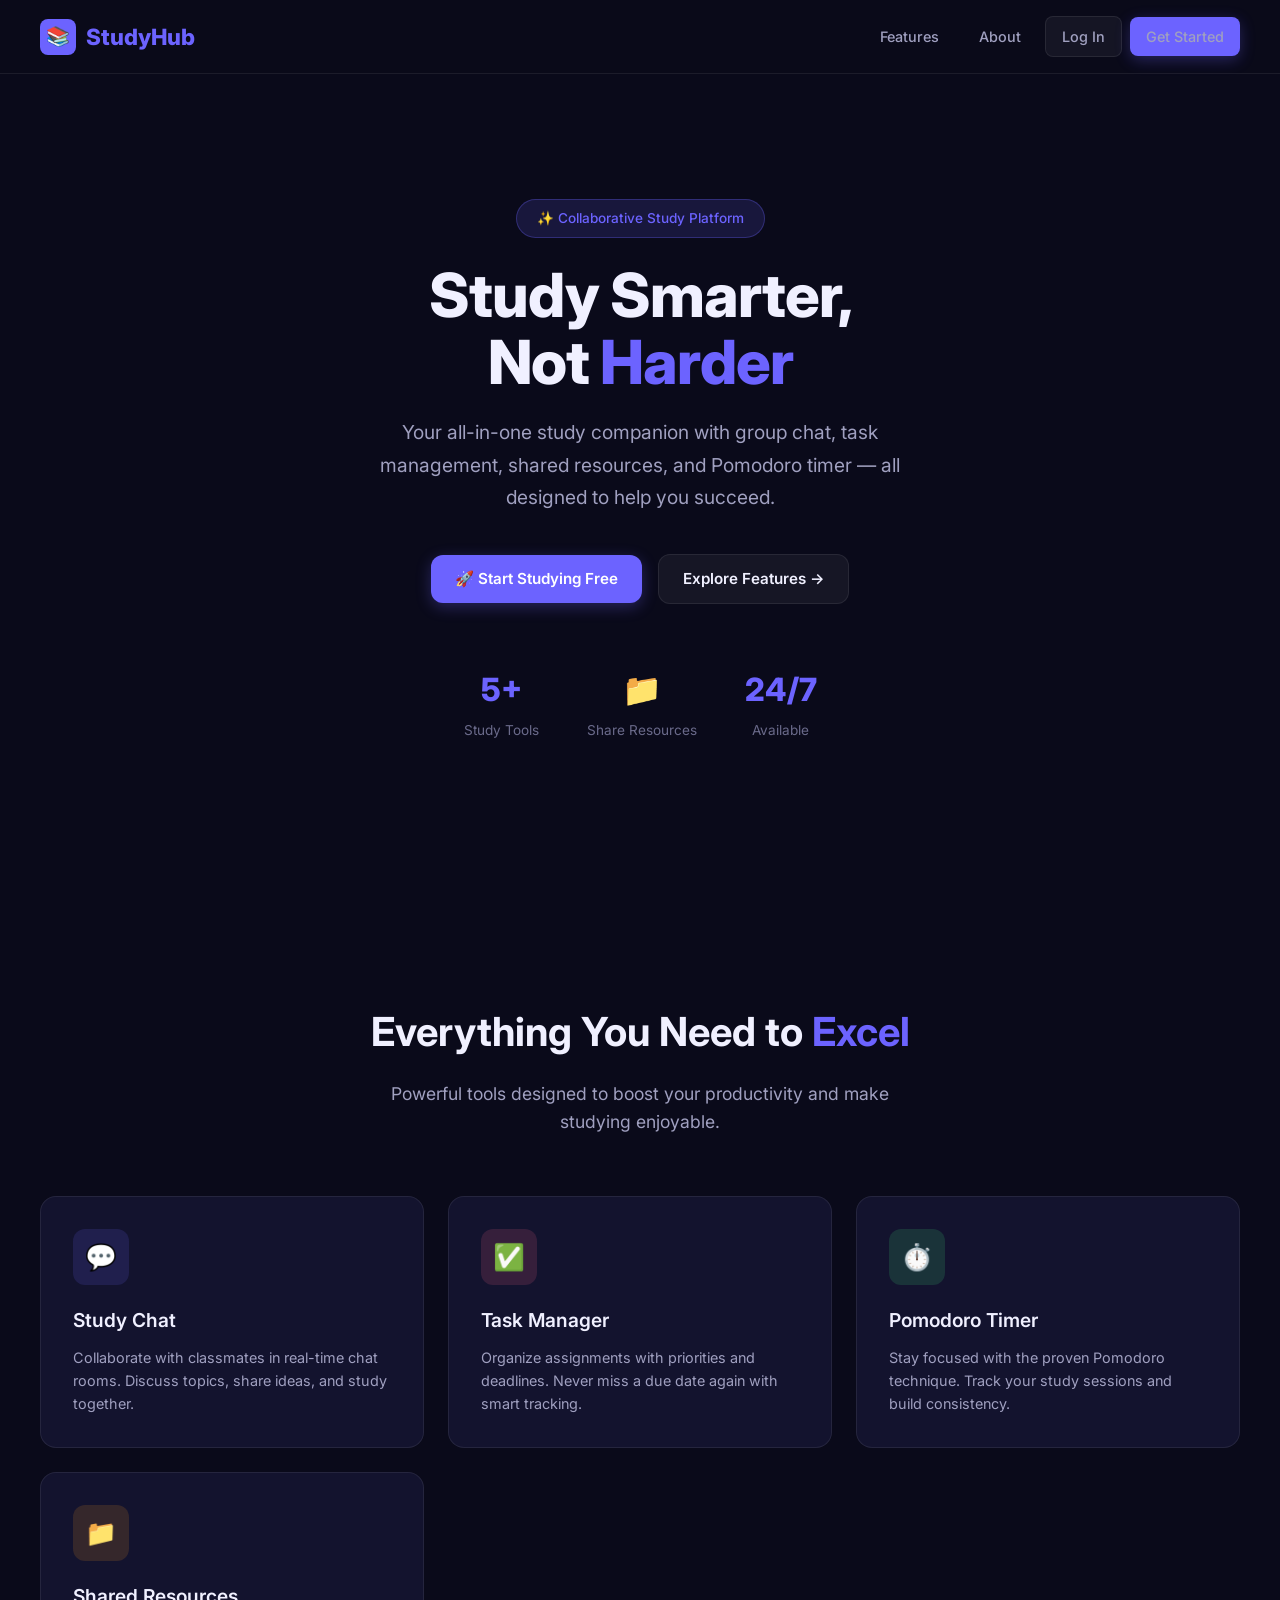
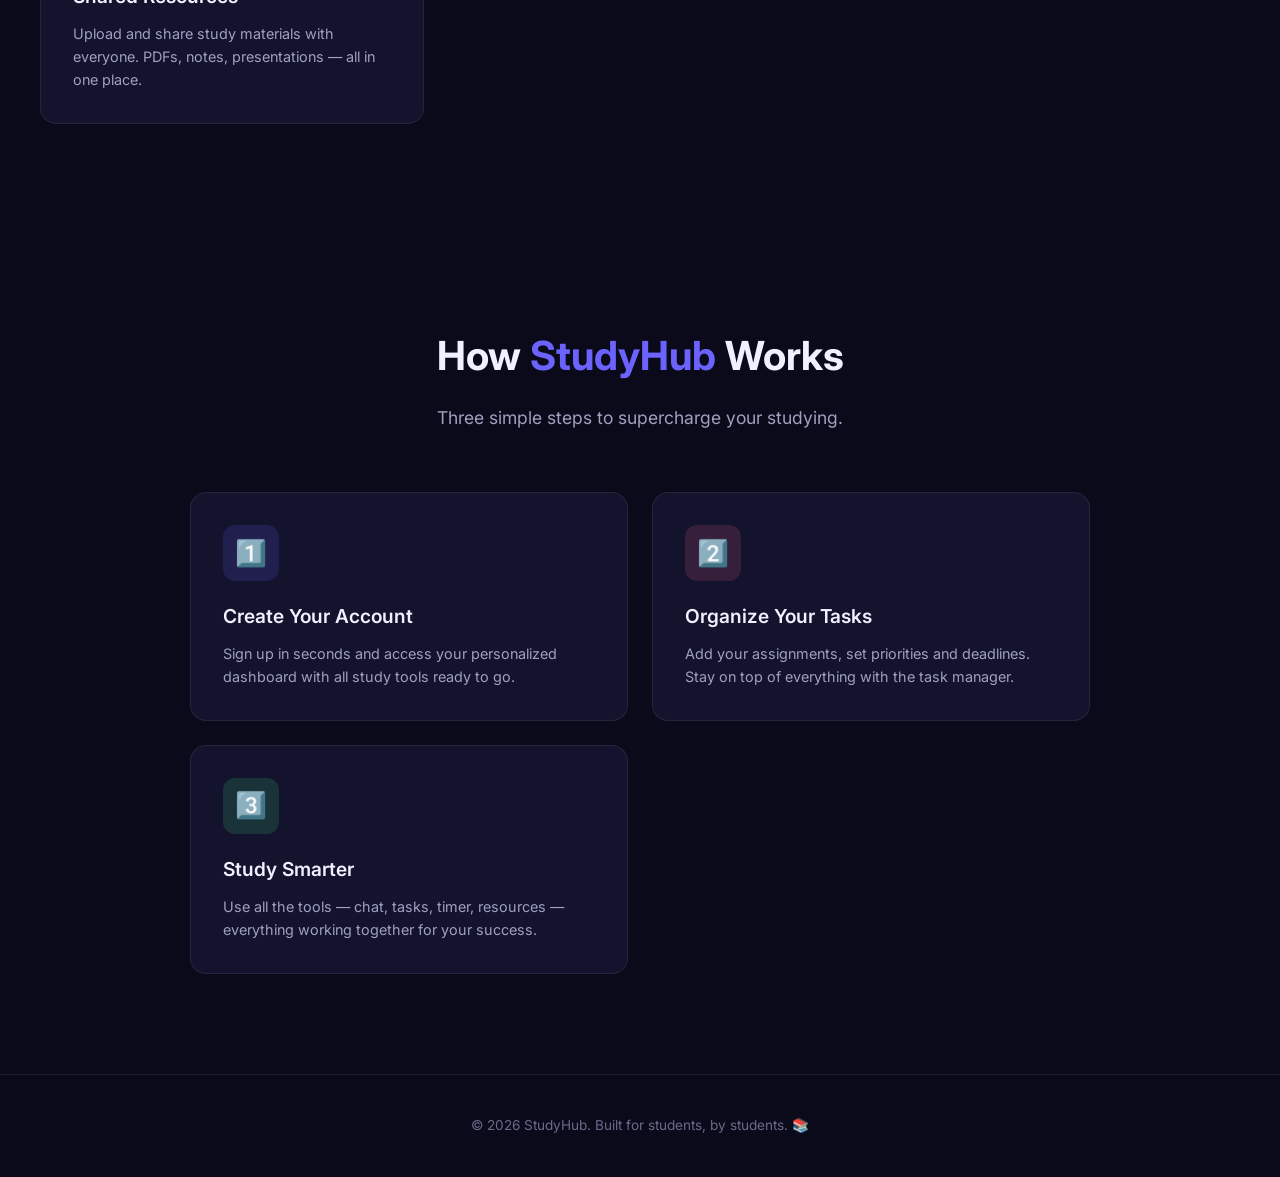
==== frontend/index.html @ 6414d4c4 "Initial commit of StudyHub php/jquery version" ====
<!DOCTYPE html>
<html lang="en">
<head>
    <meta charset="UTF-8">
    <meta name="viewport" content="width=device-width, initial-scale=1.0">
    <meta name="description" content="StudyHub - Your collaborative study platform. Manage tasks, chat with peers, and share resources.">
    <title>StudyHub – Collaborative Study Platform</title>
    <link rel="stylesheet" href="style.css">
    <link rel="icon" href="data:image/svg+xml,<svg xmlns='http://www.w3.org/2000/svg' viewBox='0 0 100 100'><text y='.9em' font-size='90'>📚</text></svg>">
</head>
<body>

    <!-- Navigation -->
    <nav class="navbar" id="navbar">
        <a href="index.html" class="nav-logo">
            <div class="nav-logo-icon">📚</div>
            <span>StudyHub</span>
        </a>
        <ul class="nav-links">
            <li><a href="#features">Features</a></li>
            <li><a href="#about">About</a></li>
            <li><a href="login.html" class="btn btn-secondary btn-sm">Log In</a></li>
            <li><a href="login.html#signup" class="btn btn-primary btn-sm">Get Started</a></li>
        </ul>
    </nav>

    <!-- Hero Section -->
    <section class="hero" id="hero">
        <div class="hero-content">
            <div class="hero-badge">
                ✨ Collaborative Study Platform
            </div>
            <h1>
                Study Smarter,<br>
                Not <span class="highlight">Harder</span>
            </h1>
            <p>
                Your all-in-one study companion with group chat, task management,
                shared resources, and Pomodoro timer — all designed to help you succeed.
            </p>
            <div class="hero-buttons">
                <a href="login.html#signup" class="btn btn-primary" id="hero-cta">
                    🚀 Start Studying Free
                </a>
                <a href="#features" class="btn btn-secondary" id="hero-features">
                    Explore Features →
                </a>
            </div>
            <div class="hero-stats">
                <div class="hero-stat">
                    <div class="hero-stat-number">5+</div>
                    <div class="hero-stat-label">Study Tools</div>
                </div>
                <div class="hero-stat">
                    <div class="hero-stat-number">📁</div>
                    <div class="hero-stat-label">Share Resources</div>
                </div>
                <div class="hero-stat">
                    <div class="hero-stat-number">24/7</div>
                    <div class="hero-stat-label">Available</div>
                </div>
            </div>
        </div>
    </section>

    <!-- Features Section -->
    <section class="features" id="features">
        <div class="section-header">
            <h2>Everything You Need to <span class="highlight">Excel</span></h2>
            <p>Powerful tools designed to boost your productivity and make studying enjoyable.</p>
        </div>
        <div class="features-grid">
            <div class="feature-card" id="feature-chat">
                <div class="feature-icon purple">💬</div>
                <h3>Study Chat</h3>
                <p>Collaborate with classmates in real-time chat rooms. Discuss topics, share ideas, and study together.</p>
            </div>
            <div class="feature-card" id="feature-tasks">
                <div class="feature-icon pink">✅</div>
                <h3>Task Manager</h3>
                <p>Organize assignments with priorities and deadlines. Never miss a due date again with smart tracking.</p>
            </div>
            <div class="feature-card" id="feature-pomodoro">
                <div class="feature-icon green">⏱️</div>
                <h3>Pomodoro Timer</h3>
                <p>Stay focused with the proven Pomodoro technique. Track your study sessions and build consistency.</p>
            </div>
            <div class="feature-card" id="feature-resources">
                <div class="feature-icon orange">📁</div>
                <h3>Shared Resources</h3>
                <p>Upload and share study materials with everyone. PDFs, notes, presentations — all in one place.</p>
            </div>
        </div>
    </section>

    <!-- About Section -->
    <section class="features" id="about">
        <div class="section-header">
            <h2>How <span class="highlight">StudyHub</span> Works</h2>
            <p>Three simple steps to supercharge your studying.</p>
        </div>
        <div class="features-grid" style="max-width: 900px;">
            <div class="feature-card" id="step-1">
                <div class="feature-icon purple">1️⃣</div>
                <h3>Create Your Account</h3>
                <p>Sign up in seconds and access your personalized dashboard with all study tools ready to go.</p>
            </div>
            <div class="feature-card" id="step-2">
                <div class="feature-icon pink">2️⃣</div>
                <h3>Organize Your Tasks</h3>
                <p>Add your assignments, set priorities and deadlines. Stay on top of everything with the task manager.</p>
            </div>
            <div class="feature-card" id="step-3">
                <div class="feature-icon green">3️⃣</div>
                <h3>Study Smarter</h3>
                <p>Use all the tools — chat, tasks, timer, resources — everything working together for your success.</p>
            </div>
        </div>
    </section>

    <!-- Footer -->
    <footer class="footer">
        <p>© 2026 StudyHub. Built for students, by students. 📚</p>
    </footer>

    <script src="https://code.jquery.com/jquery-3.7.1.min.js"></script>
    <script>
        // Smooth scroll for anchor links
        $('a[href^="#"]').on('click', function(e) {
            e.preventDefault();
            var target = $($(this).attr('href'));
            if (target.length) target[0].scrollIntoView({ behavior: 'smooth' });
        });

        // Navbar background on scroll
        $(window).on('scroll', function() {
            if ($(window).scrollTop() > 50) {
                $('#navbar').css('background', 'rgba(10, 10, 26, 0.95)');
            } else {
                $('#navbar').css('background', 'rgba(10, 10, 26, 0.8)');
            }
        });

        // Redirect if already logged in
        if (localStorage.getItem('studyhub_token')) {
            $('.nav-links').html(
                '<li><a href="#features">Features</a></li>' +
                '<li><a href="dashboard.html" class="btn btn-primary btn-sm">📊 Dashboard</a></li>'
            );
        }
    </script>
</body>
</html>
---- frontend/style.css ----
/* ==========================================
   StudyHub CSS Styles
   Made by a student for students
   ========================================== */

/* bring in a nice font from google */
@import url('https://fonts.googleapis.com/css2?family=Inter:wght@300;400;500;600;700;800&display=swap');


/* ==========================================
   RESET - clear default browser styles
   ========================================== */

* {
    margin: 0;
    padding: 0;
    box-sizing: border-box;
}

html {
    scroll-behavior: smooth;
}

body {
    font-family: 'Inter', sans-serif;
    background-color: #0a0a1a;
    color: #f0f0ff;
    min-height: 100vh;
    line-height: 1.6;
}

a {
    text-decoration: none;
    color: inherit;
}

button {
    cursor: pointer;
    border: none;
    outline: none;
    font-family: 'Inter', sans-serif;
}

input {
    font-family: 'Inter', sans-serif;
    outline: none;
    border: none;
}

textarea {
    font-family: 'Inter', sans-serif;
    outline: none;
    border: none;
}

select {
    font-family: 'Inter', sans-serif;
    outline: none;
    border: none;
}


/* ==========================================
   SCROLLBAR - make it purple
   ========================================== */

::-webkit-scrollbar {
    width: 6px;
}

::-webkit-scrollbar-track {
    background: transparent;
}

::-webkit-scrollbar-thumb {
    background: #6C63FF;
    border-radius: 3px;
}


/* ==========================================
   ANIMATIONS - just a simple fade in
   ========================================== */

@keyframes fadeInUp {
    from {
        opacity: 0;
        transform: translateY(30px);
    }
    to {
        opacity: 1;
        transform: translateY(0);
    }
}

@keyframes fadeIn {
    from {
        opacity: 0;
    }
    to {
        opacity: 1;
    }
}

@keyframes spin {
    from {
        transform: rotate(0deg);
    }
    to {
        transform: rotate(360deg);
    }
}

@keyframes pulse {
    0% {
        opacity: 1;
    }
    50% {
        opacity: 0.5;
    }
    100% {
        opacity: 1;
    }
}


/* ==========================================
   GLASS CARD - used in many places
   ========================================== */

.glass {
    background-color: rgba(255, 255, 255, 0.05);
    border: 1px solid rgba(255, 255, 255, 0.08);
}

.card {
    background-color: rgba(25, 25, 60, 0.6);
    border: 1px solid rgba(255, 255, 255, 0.08);
    border-radius: 16px;
    box-shadow: 0 8px 32px rgba(0, 0, 0, 0.3);
}


/* ==========================================
   BUTTONS - all the different button styles
   ========================================== */

.btn {
    display: inline-flex;
    align-items: center;
    justify-content: center;
    gap: 8px;
    padding: 12px 24px;
    border-radius: 12px;
    font-weight: 600;
    font-size: 0.95rem;
    transition: all 0.3s ease;
}

/* primary button - purple */
.btn-primary {
    background-color: #6C63FF;
    color: white;
    box-shadow: 0 4px 15px rgba(108, 99, 255, 0.3);
}

.btn-primary:hover {
    transform: translateY(-2px);
    box-shadow: 0 6px 25px rgba(108, 99, 255, 0.5);
}

/* secondary button - transparent with border */
.btn-secondary {
    background-color: rgba(255, 255, 255, 0.05);
    border: 1px solid rgba(255, 255, 255, 0.08);
    color: #f0f0ff;
}

.btn-secondary:hover {
    background-color: rgba(255, 255, 255, 0.1);
    border-color: #6C63FF;
}

/* accent button - pinkish */
.btn-accent {
    background-color: #FF6584;
    color: white;
    box-shadow: 0 4px 15px rgba(255, 101, 132, 0.3);
}

.btn-accent:hover {
    transform: translateY(-2px);
    box-shadow: 0 6px 25px rgba(255, 101, 132, 0.5);
}

/* danger button - red */
.btn-danger {
    background-color: rgba(255, 70, 70, 0.2);
    border: 1px solid rgba(255, 70, 70, 0.3);
    color: #ff6666;
}

.btn-danger:hover {
    background-color: rgba(255, 70, 70, 0.3);
}

/* small button */
.btn-sm {
    padding: 8px 16px;
    font-size: 0.85rem;
}

/* icon-only button */
.btn-icon {
    width: 40px;
    height: 40px;
    padding: 0;
    border-radius: 8px;
}


/* ==========================================
   INPUT FIELDS - text inputs, textareas, selects
   ========================================== */

.input-field {
    width: 100%;
    padding: 14px 18px;
    background-color: rgba(255, 255, 255, 0.05);
    border: 1px solid rgba(255, 255, 255, 0.08);
    border-radius: 12px;
    color: #f0f0ff;
    font-size: 0.95rem;
    transition: all 0.3s ease;
}

.input-field:focus {
    border-color: #6C63FF;
    box-shadow: 0 0 0 3px rgba(108, 99, 255, 0.15);
    background-color: rgba(255, 255, 255, 0.08);
}

.input-field::placeholder {
    color: #6a6a8a;
}

/* FIX: make dropdown options readable on dark background */
select.input-field option {
    background-color: #1a1a3e;
    color: #f0f0ff;
    padding: 8px;
}


/* ==========================================
   BADGES - small colored labels
   ========================================== */

.badge {
    display: inline-flex;
    align-items: center;
    padding: 4px 10px;
    border-radius: 20px;
    font-size: 0.75rem;
    font-weight: 600;
    text-transform: uppercase;
    letter-spacing: 0.5px;
}

.badge-primary {
    background-color: rgba(108, 99, 255, 0.2);
    color: #6C63FF;
}

.badge-green {
    background-color: rgba(67, 233, 123, 0.2);
    color: #43E97B;
}

.badge-orange {
    background-color: rgba(247, 151, 30, 0.2);
    color: #F7971E;
}

.badge-red {
    background-color: rgba(255, 101, 132, 0.2);
    color: #FF6584;
}


/* ==========================================
   NAVIGATION BAR - top bar on landing/login
   ========================================== */

.navbar {
    position: fixed;
    top: 0;
    left: 0;
    right: 0;
    z-index: 1000;
    padding: 16px 40px;
    display: flex;
    align-items: center;
    justify-content: space-between;
    background-color: rgba(10, 10, 26, 0.9);
    border-bottom: 1px solid rgba(255, 255, 255, 0.08);
}

/* the logo in the navbar */
.nav-logo {
    display: flex;
    align-items: center;
    gap: 10px;
    font-size: 1.4rem;
    font-weight: 800;
}

.nav-logo span {
    color: #6C63FF;
}

/* the little icon box next to the logo text */
.nav-logo-icon {
    width: 36px;
    height: 36px;
    background-color: #6C63FF;
    border-radius: 8px;
    display: flex;
    align-items: center;
    justify-content: center;
    font-size: 1.2rem;
}

/* links in the navbar */
.nav-links {
    display: flex;
    align-items: center;
    gap: 8px;
    list-style: none;
}

.nav-links a {
    padding: 8px 16px;
    border-radius: 8px;
    color: #a0a0c0;
    font-weight: 500;
    font-size: 0.9rem;
    transition: all 0.3s ease;
}

.nav-links a:hover {
    color: #f0f0ff;
    background-color: rgba(255, 255, 255, 0.05);
}

.nav-links a.active {
    color: #6C63FF;
    background-color: rgba(108, 99, 255, 0.1);
}


/* ==========================================
   HERO SECTION - big landing page area
   ========================================== */

.hero {
    min-height: 100vh;
    display: flex;
    align-items: center;
    justify-content: center;
    padding: 120px 40px 80px;
    position: relative;
    overflow: hidden;
}

.hero-content {
    text-align: center;
    max-width: 800px;
    position: relative;
    z-index: 1;
    animation: fadeInUp 0.8s ease;
}

/* the little badge that says "Collaborative Study Platform" */
.hero-badge {
    display: inline-flex;
    align-items: center;
    gap: 8px;
    padding: 8px 20px;
    background-color: rgba(108, 99, 255, 0.15);
    border: 1px solid rgba(108, 99, 255, 0.3);
    border-radius: 50px;
    font-size: 0.85rem;
    color: #6C63FF;
    font-weight: 500;
    margin-bottom: 24px;
}

/* the big title */
.hero h1 {
    font-size: 3.8rem;
    font-weight: 800;
    line-height: 1.1;
    margin-bottom: 20px;
    letter-spacing: -1px;
}

/* the highlighted word in the title */
.hero h1 .highlight {
    color: #6C63FF;
}

/* paragraph under the title */
.hero p {
    font-size: 1.2rem;
    color: #a0a0c0;
    max-width: 600px;
    margin: 0 auto 40px;
    line-height: 1.7;
}

/* the two buttons under the paragraph */
.hero-buttons {
    display: flex;
    align-items: center;
    justify-content: center;
    gap: 16px;
    flex-wrap: wrap;
}

/* the stats under the buttons */
.hero-stats {
    display: flex;
    align-items: center;
    justify-content: center;
    gap: 48px;
    margin-top: 60px;
    animation: fadeInUp 0.8s ease 0.3s both;
}

.hero-stat {
    text-align: center;
}

.hero-stat-number {
    font-size: 2rem;
    font-weight: 800;
    color: #6C63FF;
}

.hero-stat-label {
    font-size: 0.85rem;
    color: #6a6a8a;
    margin-top: 4px;
}


/* ==========================================
   FEATURES SECTION - feature cards grid
   ========================================== */

.features {
    padding: 100px 40px;
    position: relative;
}

.section-header {
    text-align: center;
    margin-bottom: 60px;
}

.section-header h2 {
    font-size: 2.5rem;
    font-weight: 700;
    margin-bottom: 16px;
}

.section-header h2 .highlight {
    color: #6C63FF;
}

.section-header p {
    font-size: 1.1rem;
    color: #a0a0c0;
    max-width: 500px;
    margin: 0 auto;
}

/* the grid that holds feature cards */
.features-grid {
    display: grid;
    grid-template-columns: repeat(auto-fit, minmax(300px, 1fr));
    gap: 24px;
    max-width: 1200px;
    margin: 0 auto;
}

/* each feature card */
.feature-card {
    padding: 32px;
    border-radius: 16px;
    background-color: rgba(25, 25, 60, 0.6);
    border: 1px solid rgba(255, 255, 255, 0.08);
    transition: all 0.3s ease;
    animation: fadeInUp 0.6s ease both;
}

/* stagger the fade-in a little for each card */
.feature-card:nth-child(1) { animation-delay: 0.1s; }
.feature-card:nth-child(2) { animation-delay: 0.2s; }
.feature-card:nth-child(3) { animation-delay: 0.3s; }
.feature-card:nth-child(4) { animation-delay: 0.4s; }

.feature-card:hover {
    transform: translateY(-5px);
    border-color: rgba(108, 99, 255, 0.3);
    box-shadow: 0 0 30px rgba(108, 99, 255, 0.15);
}

/* the icon box inside each feature card */
.feature-icon {
    width: 56px;
    height: 56px;
    border-radius: 12px;
    display: flex;
    align-items: center;
    justify-content: center;
    font-size: 1.6rem;
    margin-bottom: 20px;
}

/* different colors for the icon backgrounds */
.feature-icon.purple {
    background-color: rgba(108, 99, 255, 0.15);
}

.feature-icon.pink {
    background-color: rgba(255, 101, 132, 0.15);
}

.feature-icon.green {
    background-color: rgba(67, 233, 123, 0.15);
}

.feature-icon.orange {
    background-color: rgba(247, 151, 30, 0.15);
}

.feature-icon.cyan {
    background-color: rgba(0, 210, 255, 0.15);
}

.feature-icon.lavender {
    background-color: rgba(161, 140, 209, 0.15);
}

/* title and text inside feature card */
.feature-card h3 {
    font-size: 1.2rem;
    font-weight: 600;
    margin-bottom: 10px;
}

.feature-card p {
    font-size: 0.9rem;
    color: #a0a0c0;
    line-height: 1.6;
}


/* ==========================================
   FOOTER
   ========================================== */

.footer {
    text-align: center;
    padding: 40px;
    border-top: 1px solid rgba(255, 255, 255, 0.08);
    color: #6a6a8a;
    font-size: 0.85rem;
}


/* ==========================================
   AUTH PAGE - login and signup
   ========================================== */

.auth-container {
    min-height: 100vh;
    display: flex;
    align-items: center;
    justify-content: center;
    padding: 40px;
}

.auth-card {
    width: 100%;
    max-width: 440px;
    padding: 40px;
    animation: fadeInUp 0.6s ease;
}

/* the header area with title and subtitle */
.auth-header {
    text-align: center;
    margin-bottom: 32px;
}

.auth-header h2 {
    font-size: 1.8rem;
    font-weight: 700;
    margin-bottom: 8px;
}

.auth-header p {
    color: #a0a0c0;
    font-size: 0.95rem;
}

/* the login/signup tab buttons */
.auth-tabs {
    display: flex;
    gap: 4px;
    margin-bottom: 28px;
    background-color: rgba(255, 255, 255, 0.03);
    padding: 4px;
    border-radius: 12px;
}

.auth-tab {
    flex: 1;
    padding: 10px;
    border-radius: 8px;
    background-color: transparent;
    color: #a0a0c0;
    font-weight: 500;
    font-size: 0.95rem;
    transition: all 0.3s ease;
}

.auth-tab.active {
    background-color: #6C63FF;
    color: white;
}

/* form groups */
.form-group {
    margin-bottom: 20px;
}

.form-group label {
    display: block;
    margin-bottom: 8px;
    font-size: 0.85rem;
    font-weight: 500;
    color: #a0a0c0;
}

/* error message box */
.form-error {
    display: none;
    margin-top: 12px;
    padding: 12px 16px;
    background-color: rgba(255, 70, 70, 0.1);
    border: 1px solid rgba(255, 70, 70, 0.3);
    border-radius: 8px;
    color: #ff6666;
    font-size: 0.85rem;
}

/* success message box */
.form-success {
    display: none;
    margin-top: 12px;
    padding: 12px 16px;
    background-color: rgba(67, 233, 123, 0.1);
    border: 1px solid rgba(67, 233, 123, 0.3);
    border-radius: 8px;
    color: #43E97B;
    font-size: 0.85rem;
}


/* ==========================================
   DASHBOARD LAYOUT - sidebar + main area
   ========================================== */

.dashboard {
    display: flex;
    min-height: 100vh;
    padding-top: 0;
}


/* ==========================================
   SIDEBAR - left navigation menu
   ========================================== */

.sidebar {
    width: 260px;
    min-height: 100vh;
    background-color: rgba(10, 10, 26, 0.95);
    border-right: 1px solid rgba(255, 255, 255, 0.08);
    padding: 20px 0;
    position: fixed;
    left: 0;
    top: 0;
    bottom: 0;
    z-index: 100;
    display: flex;
    flex-direction: column;
    overflow-y: auto;
}

/* the logo at the top of the sidebar */
.sidebar-logo {
    display: flex;
    align-items: center;
    gap: 10px;
    padding: 0 20px 24px;
    font-size: 1.3rem;
    font-weight: 800;
    border-bottom: 1px solid rgba(255, 255, 255, 0.08);
    margin-bottom: 16px;
}

.sidebar-logo span {
    color: #6C63FF;
}

/* sections inside the sidebar */
.sidebar-section {
    padding: 8px 12px;
}

/* the small title above section items like "Main" */
.sidebar-section-title {
    font-size: 0.7rem;
    font-weight: 600;
    text-transform: uppercase;
    letter-spacing: 1px;
    color: #6a6a8a;
    padding: 0 8px;
    margin-bottom: 8px;
}

/* each clickable item in sidebar */
.sidebar-item {
    display: flex;
    align-items: center;
    gap: 12px;
    padding: 12px 16px;
    border-radius: 8px;
    color: #a0a0c0;
    font-size: 0.9rem;
    font-weight: 500;
    transition: all 0.3s ease;
    cursor: pointer;
    margin-bottom: 2px;
}

.sidebar-item:hover {
    background-color: rgba(255, 255, 255, 0.05);
    color: #f0f0ff;
}

.sidebar-item.active {
    background-color: rgba(108, 99, 255, 0.15);
    color: #6C63FF;
}

.sidebar-item .icon {
    font-size: 1.1rem;
    width: 24px;
    text-align: center;
}

/* user info at the bottom of sidebar */
.sidebar-user {
    margin-top: auto;
    padding: 16px 20px;
    border-top: 1px solid rgba(255, 255, 255, 0.08);
    display: flex;
    align-items: center;
    gap: 12px;
}

/* the little circle avatar */
.sidebar-avatar {
    width: 36px;
    height: 36px;
    border-radius: 50%;
    display: flex;
    align-items: center;
    justify-content: center;
    font-weight: 700;
    font-size: 0.9rem;
    color: white;
}

.sidebar-user-info {
    flex: 1;
}

.sidebar-user-name {
    font-size: 0.9rem;
    font-weight: 600;
}

.sidebar-user-email {
    font-size: 0.75rem;
    color: #6a6a8a;
}


/* ==========================================
   MAIN CONTENT AREA - right side of dashboard
   ========================================== */

.main-content {
    flex: 1;
    margin-left: 260px;
    padding: 24px;
    min-height: 100vh;
}


/* ==========================================
   PANELS - the different tab sections
   ========================================== */

/* by default all panels are hidden */
.panel {
    display: none;
    animation: fadeIn 0.3s ease;
}

/* show the active panel */
.panel.active {
    display: block;
}

/* header at the top of each panel */
.panel-header {
    display: flex;
    align-items: center;
    justify-content: space-between;
    margin-bottom: 24px;
}

.panel-header h2 {
    font-size: 1.6rem;
    font-weight: 700;
}


/* ==========================================
   STUDY CHAT PANEL
   ========================================== */

.chat-container {
    display: flex;
    flex-direction: column;
    height: calc(100vh - 120px);
}

/* the room selector bar at top */
.chat-room-bar {
    display: flex;
    align-items: center;
    gap: 8px;
    margin-bottom: 16px;
    flex-wrap: wrap;
}

/* each room button */
.chat-room-btn {
    padding: 8px 16px;
    border-radius: 20px;
    background-color: rgba(255, 255, 255, 0.05);
    border: 1px solid rgba(255, 255, 255, 0.08);
    color: #a0a0c0;
    font-size: 0.85rem;
    font-weight: 500;
    transition: all 0.3s ease;
    cursor: pointer;
}

.chat-room-btn.active {
    background-color: rgba(108, 99, 255, 0.15);
    border-color: #6C63FF;
    color: #6C63FF;
}

.chat-room-btn:hover {
    background-color: rgba(108, 99, 255, 0.15);
    border-color: #6C63FF;
    color: #6C63FF;
}

/* the messages area */
.chat-messages {
    flex: 1;
    overflow-y: auto;
    padding: 20px;
    border-radius: 16px;
    background-color: rgba(25, 25, 60, 0.6);
    border: 1px solid rgba(255, 255, 255, 0.08);
    display: flex;
    flex-direction: column;
    gap: 12px;
}

/* a single chat message */
.chat-message {
    display: flex;
    gap: 10px;
    animation: fadeInUp 0.3s ease;
}

/* the avatar circle */
.chat-message-avatar {
    width: 32px;
    height: 32px;
    border-radius: 50%;
    display: flex;
    align-items: center;
    justify-content: center;
    font-size: 0.75rem;
    font-weight: 700;
    color: white;
    flex-shrink: 0;
}

/* message content area */
.chat-message-content {
    flex: 1;
}

/* name + time row */
.chat-message-header {
    display: flex;
    align-items: baseline;
    gap: 8px;
    margin-bottom: 2px;
}

.chat-message-name {
    font-size: 0.85rem;
    font-weight: 600;
}

.chat-message-time {
    font-size: 0.7rem;
    color: #6a6a8a;
}

/* the actual message text */
.chat-message-text {
    font-size: 0.9rem;
    color: #a0a0c0;
    line-height: 1.5;
}

/* the input area at the bottom */
.chat-input-area {
    display: flex;
    gap: 10px;
    margin-top: 16px;
}

.chat-input-area input {
    flex: 1;
}


/* ==========================================
   TASK MANAGER PANEL
   ========================================== */

/* filter buttons row */
.task-controls {
    display: flex;
    gap: 12px;
    margin-bottom: 20px;
    flex-wrap: wrap;
}

.task-filter-btn {
    padding: 6px 14px;
    border-radius: 20px;
    background-color: rgba(255, 255, 255, 0.05);
    border: 1px solid rgba(255, 255, 255, 0.08);
    color: #a0a0c0;
    font-size: 0.8rem;
    font-weight: 500;
    transition: all 0.3s ease;
    cursor: pointer;
}

.task-filter-btn.active {
    background-color: rgba(108, 99, 255, 0.15);
    border-color: #6C63FF;
    color: #6C63FF;
}

/* the list of tasks */
.task-list {
    display: flex;
    flex-direction: column;
    gap: 12px;
}

/* a single task item */
.task-item {
    display: flex;
    align-items: center;
    gap: 16px;
    padding: 18px 20px;
    border-radius: 12px;
    background-color: rgba(25, 25, 60, 0.6);
    border: 1px solid rgba(255, 255, 255, 0.08);
    transition: all 0.3s ease;
    animation: fadeInUp 0.3s ease;
}

.task-item:hover {
    border-color: rgba(108, 99, 255, 0.2);
}

/* the checkbox circle */
.task-checkbox {
    width: 22px;
    height: 22px;
    border-radius: 6px;
    border: 2px solid #6a6a8a;
    cursor: pointer;
    transition: all 0.3s ease;
    display: flex;
    align-items: center;
    justify-content: center;
    flex-shrink: 0;
}

.task-checkbox.checked {
    background-color: #43E97B;
    border-color: #43E97B;
}

.task-checkbox.checked::after {
    content: '✓';
    color: white;
    font-size: 0.75rem;
    font-weight: 700;
}

/* task info area */
.task-info {
    flex: 1;
}

.task-title {
    font-size: 0.95rem;
    font-weight: 600;
    margin-bottom: 4px;
}

.task-meta {
    display: flex;
    gap: 12px;
    font-size: 0.75rem;
    color: #6a6a8a;
}

/* buttons on the right side of a task */
.task-actions {
    display: flex;
    gap: 6px;
}

/* the add task form */
.add-task-form {
    display: none;
    padding: 24px;
    margin-bottom: 20px;
    border-radius: 16px;
    background-color: rgba(25, 25, 60, 0.6);
    border: 1px solid rgba(255, 255, 255, 0.08);
    animation: fadeInUp 0.3s ease;
}

.add-task-form.show {
    display: block;
}

/* the two-column row for date + priority */
.add-task-form .form-row {
    display: grid;
    grid-template-columns: 1fr 1fr;
    gap: 12px;
    margin-bottom: 12px;
}


/* ==========================================
   POMODORO TIMER PANEL
   ========================================== */

.pomodoro-container {
    max-width: 500px;
    margin: 0 auto;
    text-align: center;
}

/* the work/break tab buttons */
.pomodoro-tabs {
    display: flex;
    gap: 8px;
    justify-content: center;
    margin-bottom: 40px;
}

.pomodoro-tab {
    padding: 10px 20px;
    border-radius: 8px;
    background-color: rgba(255, 255, 255, 0.05);
    border: 1px solid rgba(255, 255, 255, 0.08);
    color: #a0a0c0;
    font-size: 0.9rem;
    font-weight: 500;
    cursor: pointer;
    transition: all 0.3s ease;
}

.pomodoro-tab.active {
    background-color: #6C63FF;
    border-color: transparent;
    color: white;
}

/* the timer display area */
.pomodoro-display {
    margin-bottom: 40px;
}

/* the circle around the timer */
.pomodoro-circle {
    width: 260px;
    height: 260px;
    border-radius: 50%;
    background-color: rgba(25, 25, 60, 0.6);
    border: 3px solid rgba(255, 255, 255, 0.08);
    display: flex;
    flex-direction: column;
    align-items: center;
    justify-content: center;
    margin: 0 auto;
    position: relative;
}

/* when the timer is running, make the border purple */
.pomodoro-circle.running {
    border-color: #6C63FF;
    box-shadow: 0 0 30px rgba(108, 99, 255, 0.4);
}

/* the big time numbers */
.pomodoro-time {
    font-size: 3.5rem;
    font-weight: 800;
    letter-spacing: 2px;
}

/* the label under the time */
.pomodoro-label {
    font-size: 0.85rem;
    color: #6a6a8a;
    margin-top: 4px;
}

/* start/pause/reset buttons */
.pomodoro-controls {
    display: flex;
    justify-content: center;
    gap: 12px;
    margin-bottom: 30px;
}

/* stats grid */
.pomodoro-stats {
    display: grid;
    grid-template-columns: repeat(3, 1fr);
    gap: 12px;
}

.pomo-stat-card {
    padding: 16px;
    border-radius: 12px;
    background-color: rgba(25, 25, 60, 0.6);
    border: 1px solid rgba(255, 255, 255, 0.08);
}

.pomo-stat-value {
    font-size: 1.5rem;
    font-weight: 700;
    color: #6C63FF;
}

.pomo-stat-label {
    font-size: 0.75rem;
    color: #6a6a8a;
    margin-top: 4px;
}


/* ==========================================
   LOADING SPINNER
   ========================================== */

.spinner {
    display: inline-block;
    width: 20px;
    height: 20px;
    border: 2px solid rgba(255, 255, 255, 0.2);
    border-top-color: #6C63FF;
    border-radius: 50%;
    animation: spin 0.8s linear infinite;
}

/* typing dots animation */
.typing-indicator {
    display: flex;
    gap: 4px;
    padding: 8px 16px;
}

.typing-indicator span {
    width: 6px;
    height: 6px;
    border-radius: 50%;
    background-color: #6C63FF;
    animation: pulse 1.5s infinite;
}

.typing-indicator span:nth-child(2) {
    animation-delay: 0.2s;
}

.typing-indicator span:nth-child(3) {
    animation-delay: 0.4s;
}


/* ==========================================
   MODAL - popup dialogs
   ========================================== */

.modal-overlay {
    position: fixed;
    top: 0;
    left: 0;
    right: 0;
    bottom: 0;
    background-color: rgba(0, 0, 0, 0.6);
    display: none;
    align-items: center;
    justify-content: center;
    z-index: 2000;
}

.modal-overlay.show {
    display: flex;
}

.modal {
    width: 90%;
    max-width: 480px;
    padding: 32px;
    border-radius: 16px;
    background-color: #111128;
    border: 1px solid rgba(255, 255, 255, 0.08);
    box-shadow: 0 20px 60px rgba(0, 0, 0, 0.5);
    animation: fadeInUp 0.3s ease;
}

.modal h3 {
    font-size: 1.3rem;
    font-weight: 600;
    margin-bottom: 16px;
}


/* ==========================================
   RESPONSIVE - make it work on smaller screens
   ========================================== */

/* tablets */
@media (max-width: 768px) {
    .navbar {
        padding: 12px 20px;
    }

    .hero h1 {
        font-size: 2.4rem;
    }

    .hero-stats {
        flex-direction: column;
        gap: 24px;
    }

    .features-grid {
        grid-template-columns: 1fr;
    }

    /* make sidebar smaller */
    .sidebar {
        width: 70px;
        overflow: visible;
    }

    /* hide text, only show icons */
    .sidebar-logo span {
        display: none;
    }

    .sidebar-section-title {
        display: none;
    }

    .sidebar-item span:not(.icon) {
        display: none;
    }

    .sidebar-user-info {
        display: none;
    }

    .sidebar-item {
        justify-content: center;
        padding: 12px;
    }

    .main-content {
        margin-left: 70px;
    }

    .pomodoro-stats {
        grid-template-columns: 1fr;
    }
}

/* phones */
@media (max-width: 480px) {
    .hero {
        padding: 100px 20px 60px;
    }

    .hero h1 {
        font-size: 2rem;
    }

    .hero-buttons {
        flex-direction: column;
    }

    .auth-card {
        padding: 24px;
    }
}
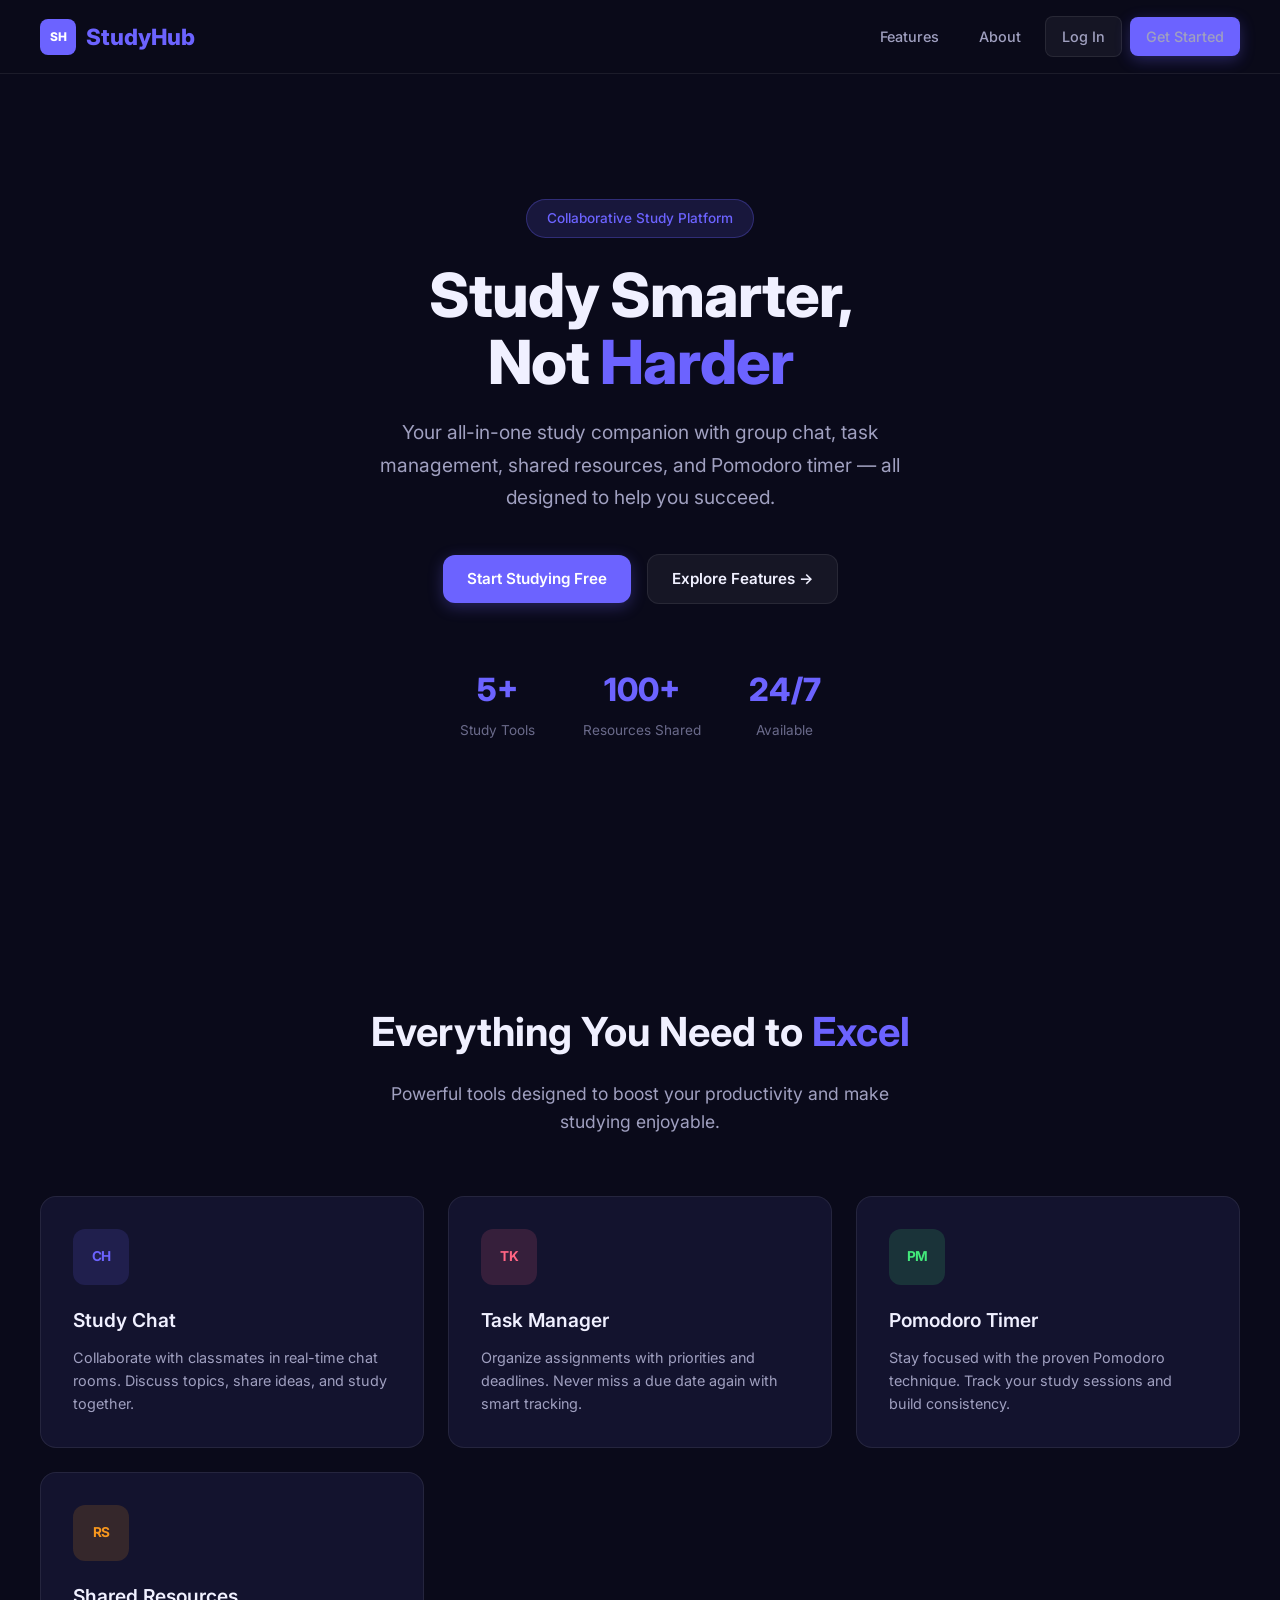
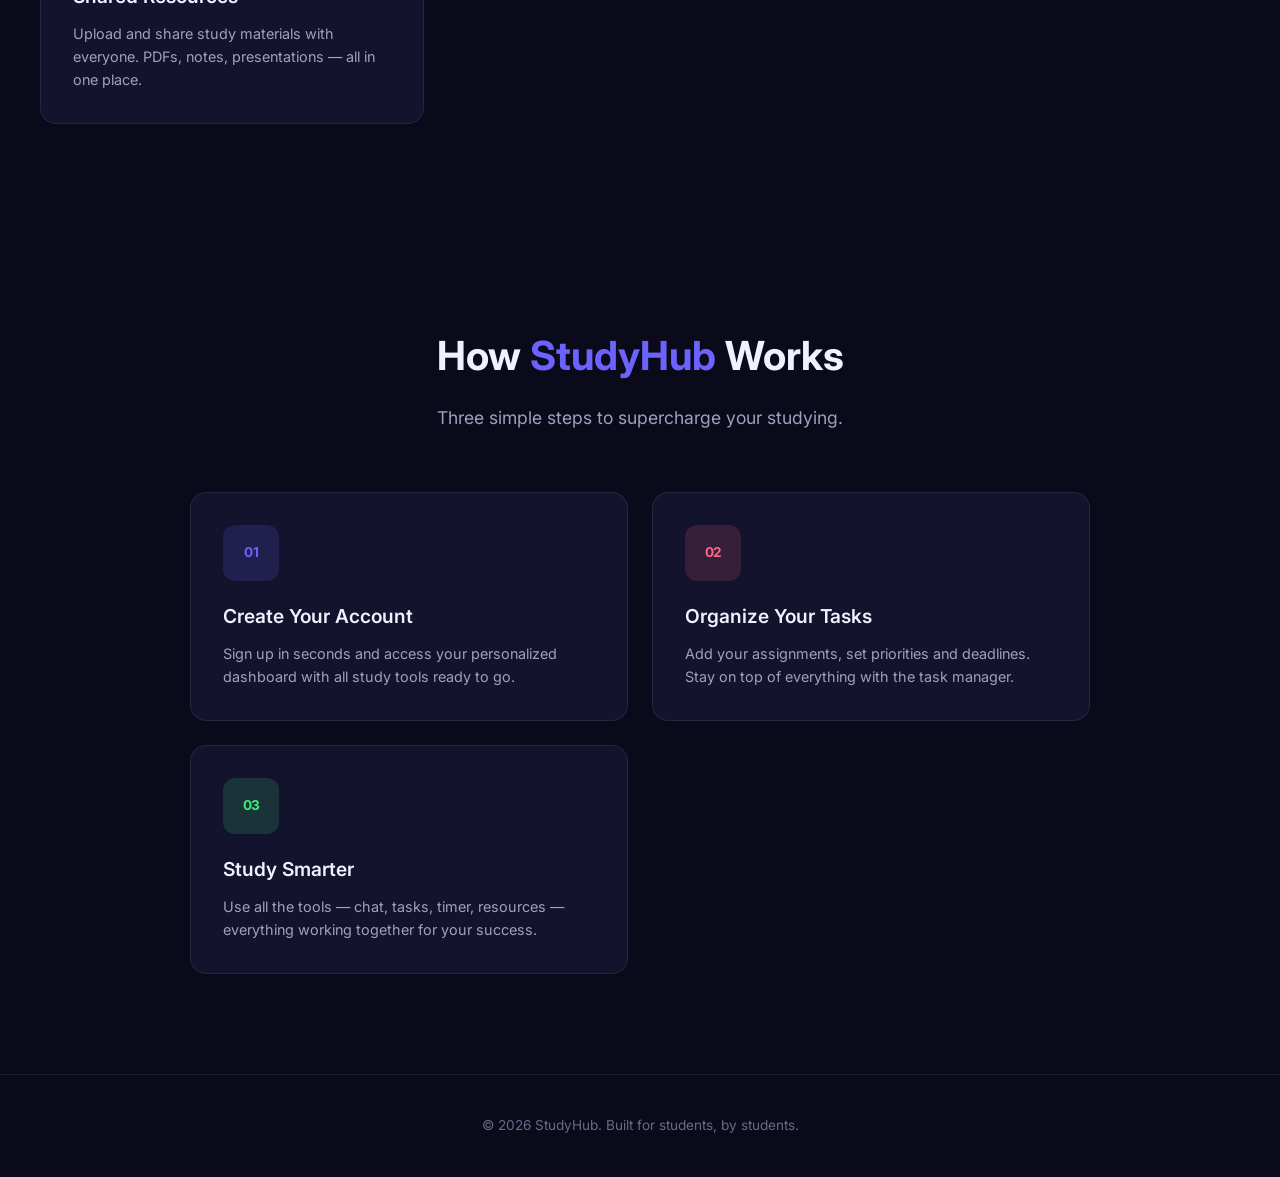
==== commit 73aba246: "work" ====
--- a/frontend/index.html
+++ b/frontend/index.html
@@ -6,14 +6,14 @@
     <meta name="description" content="StudyHub - Your collaborative study platform. Manage tasks, chat with peers, and share resources.">
     <title>StudyHub – Collaborative Study Platform</title>
     <link rel="stylesheet" href="style.css">
-    <link rel="icon" href="data:image/svg+xml,<svg xmlns='http://www.w3.org/2000/svg' viewBox='0 0 100 100'><text y='.9em' font-size='90'>📚</text></svg>">
+    <link rel="icon" href="data:image/svg+xml,<svg xmlns='http://www.w3.org/2000/svg' viewBox='0 0 100 100'><rect rx='20' width='100' height='100' fill='%236C63FF'/><text x='50' y='62' font-size='48' fill='white' text-anchor='middle' font-weight='bold'>SH</text></svg>">
 </head>
 <body>
 
     <!-- Navigation -->
     <nav class="navbar" id="navbar">
         <a href="index.html" class="nav-logo">
-            <div class="nav-logo-icon">📚</div>
+            <div class="nav-logo-icon">SH</div>
             <span>StudyHub</span>
         </a>
         <ul class="nav-links">
@@ -28,7 +28,7 @@
     <section class="hero" id="hero">
         <div class="hero-content">
             <div class="hero-badge">
-                ✨ Collaborative Study Platform
+                Collaborative Study Platform
             </div>
             <h1>
                 Study Smarter,<br>
@@ -40,7 +40,7 @@
             </p>
             <div class="hero-buttons">
                 <a href="login.html#signup" class="btn btn-primary" id="hero-cta">
-                    🚀 Start Studying Free
+                    Start Studying Free
                 </a>
                 <a href="#features" class="btn btn-secondary" id="hero-features">
                     Explore Features →
@@ -52,8 +52,8 @@
                     <div class="hero-stat-label">Study Tools</div>
                 </div>
                 <div class="hero-stat">
-                    <div class="hero-stat-number">📁</div>
-                    <div class="hero-stat-label">Share Resources</div>
+                    <div class="hero-stat-number">100+</div>
+                    <div class="hero-stat-label">Resources Shared</div>
                 </div>
                 <div class="hero-stat">
                     <div class="hero-stat-number">24/7</div>
@@ -71,22 +71,22 @@
         </div>
         <div class="features-grid">
             <div class="feature-card" id="feature-chat">
-                <div class="feature-icon purple">💬</div>
+                <div class="feature-icon purple">CH</div>
                 <h3>Study Chat</h3>
                 <p>Collaborate with classmates in real-time chat rooms. Discuss topics, share ideas, and study together.</p>
             </div>
             <div class="feature-card" id="feature-tasks">
-                <div class="feature-icon pink">✅</div>
+                <div class="feature-icon pink">TK</div>
                 <h3>Task Manager</h3>
                 <p>Organize assignments with priorities and deadlines. Never miss a due date again with smart tracking.</p>
             </div>
             <div class="feature-card" id="feature-pomodoro">
-                <div class="feature-icon green">⏱️</div>
+                <div class="feature-icon green">PM</div>
                 <h3>Pomodoro Timer</h3>
                 <p>Stay focused with the proven Pomodoro technique. Track your study sessions and build consistency.</p>
             </div>
             <div class="feature-card" id="feature-resources">
-                <div class="feature-icon orange">📁</div>
+                <div class="feature-icon orange">RS</div>
                 <h3>Shared Resources</h3>
                 <p>Upload and share study materials with everyone. PDFs, notes, presentations — all in one place.</p>
             </div>
@@ -101,17 +101,17 @@
         </div>
         <div class="features-grid" style="max-width: 900px;">
             <div class="feature-card" id="step-1">
-                <div class="feature-icon purple">1️⃣</div>
+                <div class="feature-icon purple">01</div>
                 <h3>Create Your Account</h3>
                 <p>Sign up in seconds and access your personalized dashboard with all study tools ready to go.</p>
             </div>
             <div class="feature-card" id="step-2">
-                <div class="feature-icon pink">2️⃣</div>
+                <div class="feature-icon pink">02</div>
                 <h3>Organize Your Tasks</h3>
                 <p>Add your assignments, set priorities and deadlines. Stay on top of everything with the task manager.</p>
             </div>
             <div class="feature-card" id="step-3">
-                <div class="feature-icon green">3️⃣</div>
+                <div class="feature-icon green">03</div>
                 <h3>Study Smarter</h3>
                 <p>Use all the tools — chat, tasks, timer, resources — everything working together for your success.</p>
             </div>
@@ -120,7 +120,7 @@
 
     <!-- Footer -->
     <footer class="footer">
-        <p>© 2026 StudyHub. Built for students, by students. 📚</p>
+        <p>&copy; 2026 StudyHub. Built for students, by students.</p>
     </footer>
 
     <script src="https://code.jquery.com/jquery-3.7.1.min.js"></script>
@@ -145,7 +145,7 @@
         if (localStorage.getItem('studyhub_token')) {
             $('.nav-links').html(
                 '<li><a href="#features">Features</a></li>' +
-                '<li><a href="dashboard.html" class="btn btn-primary btn-sm">📊 Dashboard</a></li>'
+                '<li><a href="dashboard.html" class="btn btn-primary btn-sm">Dashboard</a></li>'
             );
         }
     </script>
--- a/frontend/style.css
+++ b/frontend/style.css
@@ -328,7 +328,10 @@
     display: flex;
     align-items: center;
     justify-content: center;
-    font-size: 1.2rem;
+    font-size: 0.75rem;
+    font-weight: 800;
+    color: #fff;
+    letter-spacing: -0.5px;
 }
 
 /* links in the navbar */
@@ -525,25 +528,31 @@
     display: flex;
     align-items: center;
     justify-content: center;
-    font-size: 1.6rem;
+    font-size: 0.85rem;
+    font-weight: 700;
+    letter-spacing: -0.5px;
     margin-bottom: 20px;
 }
 
 /* different colors for the icon backgrounds */
 .feature-icon.purple {
     background-color: rgba(108, 99, 255, 0.15);
+    color: #6C63FF;
 }
 
 .feature-icon.pink {
     background-color: rgba(255, 101, 132, 0.15);
+    color: #FF6584;
 }
 
 .feature-icon.green {
     background-color: rgba(67, 233, 123, 0.15);
+    color: #43E97B;
 }
 
 .feature-icon.orange {
     background-color: rgba(247, 151, 30, 0.15);
+    color: #F7971E;
 }
 
 .feature-icon.cyan {
@@ -770,9 +779,12 @@
 }
 
 .sidebar-item .icon {
-    font-size: 1.1rem;
+    font-size: 0.85rem;
+    font-weight: 700;
     width: 24px;
     text-align: center;
+    color: #6C63FF;
+    opacity: 0.7;
 }
 
 /* user info at the bottom of sidebar */
